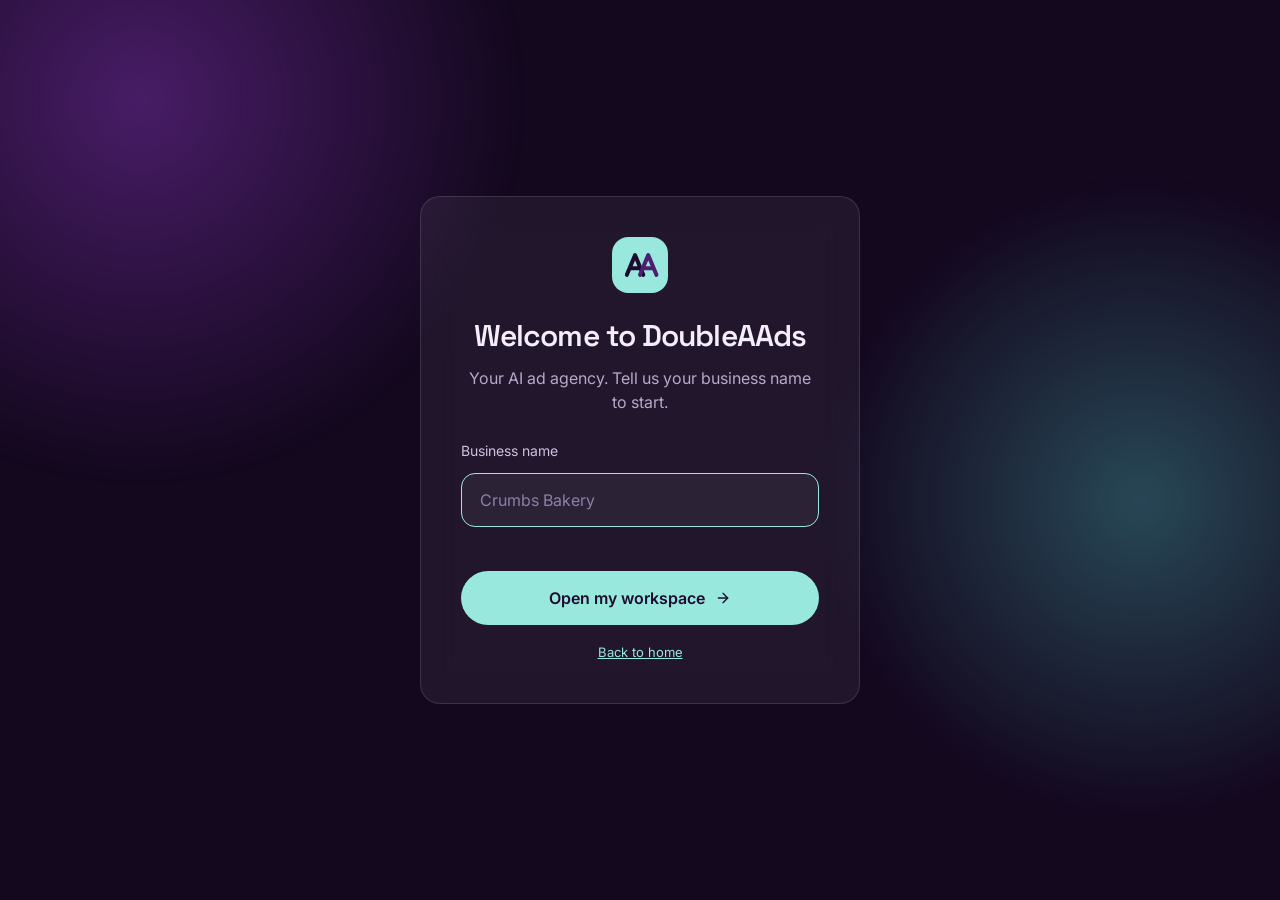
==== web/app.html @ f4ccdbb5 "Add DoubleAAds website: landing, agent workspace, metrics dashboard Static HTML/CSS/JS in web/ (no b" ====
<!doctype html>
<html lang="en">
<head>
<meta charset="utf-8">
<meta name="viewport" content="width=device-width, initial-scale=1">
<title>Workspace · DoubleAAds</title>
<link rel="icon" href="assets/logo.svg" type="image/svg+xml">
<link rel="preconnect" href="https://fonts.googleapis.com">
<link rel="preconnect" href="https://fonts.gstatic.com" crossorigin>
<link href="https://fonts.googleapis.com/css2?family=Inter:wght@400;500;600&family=Space+Grotesk:wght@500;600;700&display=swap" rel="stylesheet">
<link rel="stylesheet" href="assets/css/style.css">
<link rel="stylesheet" href="assets/css/app.css">
</head>
<body>
<div class="glow glow-plum" aria-hidden="true"></div>
<div class="glow glow-teal" aria-hidden="true"></div>

<!-- sign in -->
<div class="signin" id="signin" hidden>
  <div class="signin-card glass slide-in">
    <img src="assets/logo.svg" alt="" width="56" height="56" style="margin: 0 auto">
    <h1>Welcome to DoubleAAds</h1>
    <p class="muted" style="margin: 0">Your AI ad agency. Tell us your business name to start.</p>
    <form id="signinForm" novalidate>
      <label for="bizName">Business name</label>
      <input id="bizName" class="field" maxlength="60" placeholder="Crumbs Bakery" autocomplete="organization">
      <div class="error" id="signinErr" role="alert"></div>
      <button class="btn btn-main" type="submit" id="signinBtn">Open my workspace <svg class="icon icon-sm" aria-hidden="true"><use href="assets/icons.svg#i-arrow-right"></use></svg></button>
    </form>
    <p class="muted" style="font-size: 13px; margin: 18px 0 0"><a href="./">Back to home</a></p>
  </div>
</div>

<!-- workspace -->
<div class="shell" id="workspace" hidden>
  <nav class="side" aria-label="Workspace">
    <a href="./" class="side-btn" aria-label="DoubleAAds home"><img src="assets/logo.svg" alt="" width="40" height="40"></a>
    <div class="spacer" style="height: 18px"></div>
    <button class="side-btn on" id="newChatBtn" aria-label="New chat" title="New chat"><svg class="icon" aria-hidden="true"><use href="assets/icons.svg#i-plus"></use></svg></button>
    <a href="#panel" class="side-btn" aria-label="Campaigns" title="Campaigns"><svg class="icon" aria-hidden="true"><use href="assets/icons.svg#i-megaphone"></use></svg></a>
    <a href="dashboard.html" class="side-btn" aria-label="Metrics dashboard" title="Metrics"><svg class="icon" aria-hidden="true"><use href="assets/icons.svg#i-chart-column"></use></svg></a>
    <button class="side-btn" id="signOutBtn" aria-label="Sign out" title="Sign out"><svg class="icon" aria-hidden="true"><use href="assets/icons.svg#i-log-out"></use></svg></button>
    <div class="spacer" style="margin-top: auto"></div>
    <div class="avatar" id="avatar" aria-hidden="true">DA</div>
  </nav>

  <main class="main">
    <header class="main-head">
      <div><div class="biz" id="bizTitle">Your business</div><div class="muted" style="font-size: 13px" id="chatLabel">New campaign chat</div></div>
      <div class="agents-switch glass" aria-label="Active specialist">
        <span data-agent="strategist">Strategist</span><span data-agent="copywriter">Copywriter</span><span data-agent="analyst">Analyst</span>
      </div>
    </header>

    <div class="feed" id="feed" aria-live="polite"></div>

    <div class="composer">
      <div class="quick" id="quick">
        <button class="glass" data-prompt="Plan an Instagram campaign: $15/day for 7 days, goal is sales.">Plan a campaign</button>
        <button class="glass" data-prompt="Write 2 new ad variants for my latest campaign.">Write ads</button>
        <button class="glass" data-prompt="Make a creative for variant A, warm theme.">Make a banner</button>
        <button class="glass" data-prompt="Variant A: 4000 impressions, 160 clicks, 12 sales, $45 spent. Variant B: 4000 impressions, 90 clicks, 3 sales, $45 spent.">Share results</button>
        <button class="glass" data-prompt="What would $25/day for 10 days buy on TikTok?">Estimate a budget</button>
      </div>
      <form class="input-row glass" id="chatForm">
        <label for="msg" class="sr-only">Message DoubleAAds</label>
        <input id="msg" maxlength="4000" autocomplete="off" placeholder="Tell me what you sell and what you'd like to advertise…">
        <button class="send" type="submit" id="sendBtn" aria-label="Send"><svg class="icon" aria-hidden="true"><use href="assets/icons.svg#i-send"></use></svg></button>
      </form>
    </div>
  </main>

  <aside class="panel" id="panel" aria-label="Your campaigns">
    <div id="campaignArea"></div>
    <div class="panel-card glass">
      <div style="display: flex; justify-content: space-between; align-items: center; margin-bottom: 12px">
        <div style="display: flex; align-items: center; gap: 8px; font-size: 13px; color: var(--text-2)"><svg class="icon icon-sm" style="color: var(--mint)" aria-hidden="true"><use href="assets/icons.svg#i-brain"></use></svg>Remembered about you</div>
        <button class="link-btn" id="forgetBtn">Forget all</button>
      </div>
      <div class="facts" id="facts"><span class="muted" style="background: none; padding: 0">Nothing yet. Tell me about your brand.</span></div>
    </div>
  </aside>
</div>

<script src="assets/js/common.js"></script>
<script src="assets/js/app.js"></script>
</body>
</html>
---- web/assets/css/style.css ----
/* DoubleAAds design system: deep purple ground, teal/mint accents, warm amber for "needs attention". */
:root {
  --bg: #14081f;
  --bg-2: #1e0b2e;
  --plum: #4e1f6e;
  --indigo: #3e3e75;
  --teal: #45a9a9;
  --mint: #98e8de;
  --mint-soft: #c9f5ef;
  --amber: #ffb86b;
  --text: #f4eefb;
  --text-2: #cfc2e0;
  --text-3: #b8a8cc;
  --text-4: #8e7fa8;
  --glass: rgba(255, 255, 255, 0.06);
  --glass-line: rgba(255, 255, 255, 0.12);
  --radius: 20px;
  --font: "Inter", system-ui, -apple-system, "Segoe UI", sans-serif;
  --display: "Space Grotesk", var(--font);
  --ease: cubic-bezier(0.22, 1, 0.36, 1);
}

* { box-sizing: border-box; }
[hidden] { display: none !important; }
html { scroll-behavior: smooth; }
body { margin: 0; background: var(--bg); color: var(--text); font-family: var(--font); line-height: 1.5;
  -webkit-font-smoothing: antialiased; overflow-x: hidden; }
h1, h2, h3, .display { font-family: var(--display); letter-spacing: -0.03em; margin: 0; }
a { color: var(--mint); }
a:hover { color: var(--mint-soft); }
button, input { font: inherit; color: inherit; }
img { max-width: 100%; display: block; }
:focus-visible { outline: 2px solid var(--mint); outline-offset: 3px; border-radius: 8px; }
.sr-only { position: absolute; width: 1px; height: 1px; padding: 0; margin: -1px; overflow: hidden; clip: rect(0, 0, 0, 0); border: 0; }

.icon { width: 20px; height: 20px; flex: none; display: inline-block; vertical-align: middle; }
.icon-sm { width: 16px; height: 16px; }
.icon-lg { width: 28px; height: 28px; }

/* ── background glows (slowly drifting) ── */
.glow { position: fixed; border-radius: 50%; pointer-events: none; z-index: 0; filter: blur(10px);
  animation: drift 22s ease-in-out infinite alternate; }
.glow-plum { width: 760px; height: 760px; left: -240px; top: -280px;
  background: radial-gradient(circle, rgba(78, 31, 110, 0.9), rgba(78, 31, 110, 0) 70%); }
.glow-teal { width: 640px; height: 640px; right: -180px; top: 20vh;
  background: radial-gradient(circle, rgba(69, 169, 169, 0.4), rgba(69, 169, 169, 0) 70%); animation-delay: -8s; }
.glow-indigo { width: 600px; height: 600px; left: 30%; bottom: -260px;
  background: radial-gradient(circle, rgba(62, 62, 117, 0.75), rgba(62, 62, 117, 0) 70%); animation-delay: -14s; }
@keyframes drift { from { transform: translate(0, 0) scale(1); } to { transform: translate(60px, 40px) scale(1.08); } }

/* ── building blocks ── */
.glass { background: var(--glass); border: 1px solid var(--glass-line); border-radius: var(--radius);
  backdrop-filter: blur(18px); -webkit-backdrop-filter: blur(18px); }
.glass-hi { border-color: rgba(152, 232, 222, 0.45); background: rgba(69, 169, 169, 0.12); }
.glass-warn { border-color: rgba(255, 184, 107, 0.5); background: rgba(255, 184, 107, 0.08); }
.wrap { position: relative; z-index: 1; max-width: 1240px; margin: 0 auto; padding: 0 32px; }
.eyebrow { font-size: 13px; letter-spacing: 0.14em; color: var(--mint); font-weight: 600; text-transform: uppercase; }
.muted { color: var(--text-3); }
.pill { display: inline-flex; align-items: center; gap: 8px; padding: 8px 14px; border-radius: 999px; font-size: 13px; }
.dot { width: 8px; height: 8px; border-radius: 50%; background: var(--mint); flex: none; }
.dot-live { animation: pulse 2s ease-in-out infinite; }
@keyframes pulse { 0%, 100% { box-shadow: 0 0 0 0 rgba(152, 232, 222, 0.6); } 50% { box-shadow: 0 0 0 6px rgba(152, 232, 222, 0); } }

.btn { display: inline-flex; align-items: center; justify-content: center; gap: 10px; padding: 15px 24px;
  border-radius: 999px; font-weight: 600; font-size: 16px; text-decoration: none; border: 0; cursor: pointer;
  transition: transform 0.25s var(--ease), box-shadow 0.25s var(--ease), background 0.2s; }
.btn:hover { transform: translateY(-2px); }
.btn-main { background: var(--mint); color: var(--bg-2); }
.btn-main:hover { color: var(--bg-2); box-shadow: 0 10px 30px -8px rgba(152, 232, 222, 0.6); }
.btn-ghost { background: transparent; color: var(--text); border: 1px solid rgba(255, 255, 255, 0.22); font-weight: 500; }
.btn-ghost:hover { color: var(--text); background: rgba(255, 255, 255, 0.06); }
.btn-warn { background: var(--amber); color: #2a1200; }
.btn-warn:hover { color: #2a1200; box-shadow: 0 10px 30px -8px rgba(255, 184, 107, 0.6); }
.btn-sm { padding: 10px 16px; font-size: 14px; }
.btn[disabled] { opacity: 0.55; cursor: wait; transform: none; }

.logo { display: inline-flex; align-items: center; gap: 10px; color: var(--text); text-decoration: none; }
.logo:hover { color: var(--text); }
.logo-mark { width: 34px; height: 34px; flex: none; }
.logo-text { font-family: var(--display); font-size: 20px; font-weight: 700; letter-spacing: -0.02em; }

.badge { display: inline-block; padding: 4px 10px; border-radius: 999px; font-size: 12px; font-weight: 600; }
.badge-mint { background: var(--mint); color: var(--bg-2); }
.badge-amber { background: rgba(255, 184, 107, 0.18); color: var(--amber); }
.badge-soft { background: rgba(255, 255, 255, 0.1); color: var(--text-2); }

.field { width: 100%; padding: 14px 18px; border-radius: 14px; border: 1px solid var(--glass-line);
  background: rgba(255, 255, 255, 0.05); color: var(--text); outline: none; transition: border-color 0.2s; }
.field:focus { border-color: var(--mint); }
.field::placeholder { color: var(--text-4); }
.error { color: #ffb4b4; font-size: 14px; min-height: 20px; }

/* ── motion: reveal on scroll, float, shimmer, count-up ── */
.reveal { opacity: 0; transform: translateY(28px); transition: opacity 0.8s var(--ease), transform 0.8s var(--ease); }
.reveal.in { opacity: 1; transform: none; }
.reveal-d1 { transition-delay: 0.08s; } .reveal-d2 { transition-delay: 0.16s; } .reveal-d3 { transition-delay: 0.24s; }

.float { animation: float 6s ease-in-out infinite; }
.float-slow { animation: float 8s ease-in-out infinite; animation-delay: -3s; }
@keyframes float { 0%, 100% { translate: 0 0; } 50% { translate: 0 -14px; } }

.lift { transition: transform 0.35s var(--ease), border-color 0.35s, background 0.35s; }
.lift:hover { transform: translateY(-6px); border-color: rgba(152, 232, 222, 0.4); }

.shimmer { background: linear-gradient(90deg, var(--text-3) 0%, var(--mint) 50%, var(--text-3) 100%);
  background-size: 200% 100%; -webkit-background-clip: text; background-clip: text; color: transparent;
  animation: shimmer 1.6s linear infinite; }
@keyframes shimmer { from { background-position: 200% 0; } to { background-position: -200% 0; } }

.typing { display: inline-flex; gap: 4px; }
.typing span { width: 7px; height: 7px; border-radius: 50%; background: var(--mint); animation: bounce 1.2s infinite; }
.typing span:nth-child(2) { animation-delay: 0.15s; background: var(--teal); }
.typing span:nth-child(3) { animation-delay: 0.3s; background: var(--indigo); }
@keyframes bounce { 0%, 60%, 100% { transform: translateY(0); } 30% { transform: translateY(-6px); } }

.slide-in { animation: slideIn 0.5s var(--ease) both; }
@keyframes slideIn { from { opacity: 0; transform: translateY(12px); } to { opacity: 1; transform: none; } }

.grow-bar { transform-box: fill-box; transform-origin: bottom; animation: grow 0.9s var(--ease) both; }
@keyframes grow { from { transform: scaleY(0); } to { transform: scaleY(1); } }
.grow-x { transform-origin: left; animation: growX 1s var(--ease) both; }
@keyframes growX { from { transform: scaleX(0); } to { transform: scaleX(1); } }

@media (prefers-reduced-motion: reduce) {
  *, *::before, *::after { animation-duration: 0.01ms !important; animation-iteration-count: 1 !important;
    transition-duration: 0.01ms !important; scroll-behavior: auto !important; }
  .reveal { opacity: 1; transform: none; }
}
---- web/assets/css/app.css ----
body { min-height: 100vh; }
.shell { position: relative; z-index: 1; display: flex; flex-wrap: wrap; min-height: 100vh; }

/* sidebar */
.side { flex: 0 0 84px; padding: 22px 0; display: flex; flex-direction: column; align-items: center; gap: 10px;
  border-right: 1px solid rgba(255, 255, 255, 0.07); }
.side-btn { width: 46px; height: 46px; border-radius: 14px; display: flex; align-items: center; justify-content: center;
  color: var(--text-3); background: transparent; border: 0; cursor: pointer; text-decoration: none; transition: background 0.2s, color 0.2s; }
.side-btn:hover, .side-btn.on { background: rgba(152, 232, 222, 0.16); color: var(--mint); }
.avatar { width: 40px; height: 40px; border-radius: 50%; background: linear-gradient(135deg, var(--amber), #8a2a78);
  display: flex; align-items: center; justify-content: center; font-weight: 600; font-size: 14px; color: var(--bg-2); }

/* chat column */
.main { flex: 999 1 560px; min-width: 0; display: flex; flex-direction: column; padding: 22px 28px 24px; height: 100vh; }
.main-head { display: flex; justify-content: space-between; align-items: center; gap: 12px; flex-wrap: wrap; margin-bottom: 18px; }
.biz { font-family: var(--display); font-size: 22px; font-weight: 600; }
.agents-switch { display: flex; gap: 6px; padding: 6px; border-radius: 999px; }
.agents-switch span { padding: 7px 14px; border-radius: 999px; font-size: 13px; color: var(--text-3); transition: all 0.4s var(--ease); }
.agents-switch span.on { background: var(--mint); color: var(--bg-2); font-weight: 600; }

.feed { flex: 1; overflow-y: auto; display: flex; flex-direction: column; gap: 16px; padding-right: 8px; max-width: 800px; width: 100%; }
.feed::-webkit-scrollbar { width: 6px; } .feed::-webkit-scrollbar-thumb { background: rgba(255, 255, 255, 0.12); border-radius: 6px; }
.msg-user { align-self: flex-end; max-width: 78%; padding: 14px 18px; border-radius: 20px 20px 6px 20px;
  background: linear-gradient(135deg, var(--plum), var(--indigo)); font-size: 15px; line-height: 1.55; white-space: pre-wrap; overflow-wrap: anywhere; }
.msg-bot { display: flex; gap: 12px; align-items: flex-start; max-width: 680px; }
.bot-ic { flex: 0 0 34px; height: 34px; border-radius: 10px; background: rgba(152, 232, 222, 0.16); color: var(--mint);
  display: flex; align-items: center; justify-content: center; }
.bot-ic.copywriter { background: var(--mint); color: var(--bg-2); }
.bubble { padding: 14px 18px; border-radius: 6px 20px 20px 20px; font-size: 15px; line-height: 1.6; min-width: 0; overflow-wrap: anywhere; }
.bubble .who { font-size: 12px; color: var(--mint); font-weight: 600; margin-bottom: 4px; text-transform: capitalize; }
.bubble ul, .bubble ol { margin: 6px 0; padding-left: 20px; }
.bubble p { margin: 0 0 8px; } .bubble p:last-child { margin-bottom: 0; }
.bubble code { font-size: 13px; padding: 1px 6px; border-radius: 6px; background: rgba(255, 255, 255, 0.08); }
.bubble img.creative { width: 220px; border-radius: 14px; margin-top: 10px; border: 1px solid var(--glass-line); }
.bubble .err { color: #ffcaca; }
.tools { display: flex; flex-wrap: wrap; gap: 6px; margin-top: 10px; }
.tools span { font-size: 11px; padding: 3px 8px; border-radius: 999px; background: rgba(255, 255, 255, 0.07); color: var(--text-3); font-family: ui-monospace, monospace; }

.approve { margin-left: 46px; max-width: 560px; padding: 18px 20px; }
.approve-row { display: flex; gap: 12px; align-items: center; }
.approve-ic { flex: 0 0 40px; height: 40px; border-radius: 12px; background: rgba(255, 184, 107, 0.2); color: var(--amber);
  display: flex; align-items: center; justify-content: center; }
.approve-btns { display: flex; gap: 10px; margin-top: 14px; }
.approve-btns .btn { flex: 1; padding: 12px; font-size: 14px; border-radius: 12px; }

.thinking { display: flex; gap: 12px; align-items: center; margin-left: 46px; font-size: 13px; }

.composer { max-width: 800px; width: 100%; margin-top: 16px; }
.quick { display: flex; gap: 8px; flex-wrap: wrap; margin-bottom: 10px; }
.quick button { padding: 8px 14px; border-radius: 999px; font-size: 13px; color: var(--text-2); cursor: pointer; transition: all 0.2s; }
.quick button:hover { color: var(--mint); border-color: rgba(152, 232, 222, 0.4); }
.input-row { display: flex; align-items: center; gap: 12px; padding: 8px 8px 8px 20px; border-radius: 999px; transition: border-color 0.2s; }
.input-row:focus-within { border-color: rgba(152, 232, 222, 0.6); }
.input-row input { flex: 1; min-width: 0; background: transparent; border: 0; outline: none; font-size: 15px; padding: 8px 0; }
.input-row input::placeholder { color: var(--text-4); }
.send { width: 44px; height: 44px; border-radius: 50%; border: 0; background: var(--mint); color: var(--bg-2);
  display: flex; align-items: center; justify-content: center; cursor: pointer; transition: transform 0.2s var(--ease); }
.send:hover { transform: scale(1.08); } .send[disabled] { opacity: 0.5; cursor: wait; transform: none; }

/* right panel */
.panel { flex: 1 1 380px; max-width: 440px; padding: 22px 24px; border-left: 1px solid rgba(255, 255, 255, 0.07);
  display: flex; flex-direction: column; gap: 16px; height: 100vh; overflow-y: auto; }
.panel-card { padding: 18px; }
.panel h2 { font-size: 17px; font-weight: 600; }
.kpis { display: grid; grid-template-columns: repeat(3, minmax(0, 1fr)); gap: 10px; margin-top: 14px; }
.kpis .v { font-family: var(--display); font-size: 20px; font-weight: 600; }
.kpis .l { font-size: 12px; color: var(--text-3); }
.creatives { display: grid; grid-template-columns: repeat(2, minmax(0, 1fr)); gap: 12px; }
.creative-card { padding: 10px; }
.creative-card img { width: 100%; aspect-ratio: 1; border-radius: 14px; object-fit: cover; background: rgba(255, 255, 255, 0.04); }
.creative-meta { display: flex; justify-content: space-between; font-size: 12px; margin-top: 8px; gap: 6px; }
.camp-tabs { display: flex; gap: 6px; flex-wrap: wrap; }
.camp-tabs button { padding: 6px 12px; border-radius: 999px; font-size: 12px; cursor: pointer; color: var(--text-2); }
.camp-tabs button.on { background: var(--mint); color: var(--bg-2); border-color: var(--mint); }
.facts { display: flex; flex-wrap: wrap; gap: 8px; }
.facts span { padding: 7px 12px; border-radius: 999px; background: rgba(152, 232, 222, 0.12); font-size: 13px; }
.empty { text-align: center; padding: 28px 18px; color: var(--text-3); font-size: 14px; }
.empty .icon { width: 36px; height: 36px; color: var(--mint); margin-bottom: 10px; }
.link-btn { background: none; border: 0; color: var(--text-3); font-size: 12px; cursor: pointer; text-decoration: underline; padding: 0; }
.link-btn:hover { color: var(--mint); }

/* sign in */
.signin { position: relative; z-index: 1; min-height: 100vh; display: flex; align-items: center; justify-content: center; padding: 24px; }
.signin-card { width: 100%; max-width: 440px; padding: 40px; text-align: center; }
.signin-card h1 { font-size: 30px; font-weight: 600; margin: 20px 0 8px; }
.signin-card form { display: flex; flex-direction: column; gap: 12px; margin-top: 26px; text-align: left; }
.signin-card label { font-size: 14px; color: var(--text-2); }

@media (max-width: 980px) {
  .main, .panel { height: auto; }
  .main { min-height: 100vh; }
  .panel { max-width: none; border-left: 0; border-top: 1px solid rgba(255, 255, 255, 0.07); }
}
@media (max-width: 640px) {
  .side { flex: 1 1 100%; flex-direction: row; justify-content: space-between; padding: 12px 16px; border-right: 0;
    border-bottom: 1px solid rgba(255, 255, 255, 0.07); }
  .side .spacer { display: none; }
  .main { padding: 16px; }
  .agents-switch { display: none; }
  .approve, .thinking { margin-left: 0; }
  .msg-user { max-width: 92%; }
}
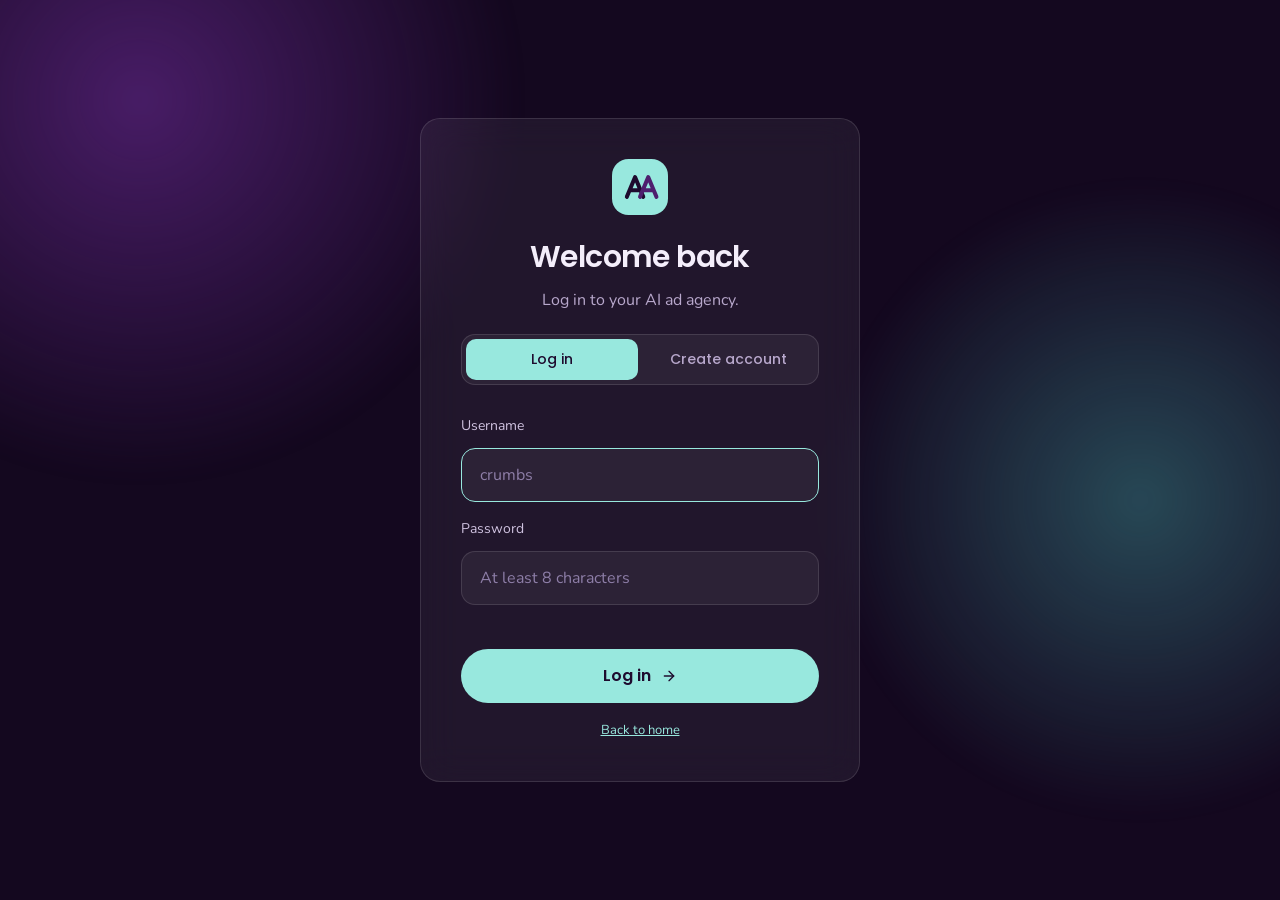
==== commit 2df47924: "Add accounts, fonts and composer polish; demo GIF and live benchmark Username/password signup and lo" ====
--- a/web/app.html
+++ b/web/app.html
@@ -7,7 +7,7 @@
 <link rel="icon" href="assets/logo.svg" type="image/svg+xml">
 <link rel="preconnect" href="https://fonts.googleapis.com">
 <link rel="preconnect" href="https://fonts.gstatic.com" crossorigin>
-<link href="https://fonts.googleapis.com/css2?family=Inter:wght@400;500;600&family=Space+Grotesk:wght@500;600;700&display=swap" rel="stylesheet">
+<link href="https://fonts.googleapis.com/css2?family=Nunito:wght@300;400;500;600;700;800&family=Poppins:wght@300;400;500;600;700&display=swap" rel="stylesheet">
 <link rel="stylesheet" href="assets/css/style.css">
 <link rel="stylesheet" href="assets/css/app.css">
 </head>
@@ -19,13 +19,23 @@
 <div class="signin" id="signin" hidden>
   <div class="signin-card glass slide-in">
     <img src="assets/logo.svg" alt="" width="56" height="56" style="margin: 0 auto">
-    <h1>Welcome to DoubleAAds</h1>
-    <p class="muted" style="margin: 0">Your AI ad agency. Tell us your business name to start.</p>
+    <h1 id="authTitle">Welcome back</h1>
+    <p class="muted" style="margin: 0" id="authSub">Log in to your AI ad agency.</p>
+    <div class="auth-tabs" role="tablist" aria-label="Log in or create an account">
+      <button type="button" role="tab" id="tabLogin" aria-selected="true">Log in</button>
+      <button type="button" role="tab" id="tabSignup" aria-selected="false">Create account</button>
+    </div>
     <form id="signinForm" novalidate>
-      <label for="bizName">Business name</label>
-      <input id="bizName" class="field" maxlength="60" placeholder="Crumbs Bakery" autocomplete="organization">
+      <div id="bizRow" hidden>
+        <label for="bizName">Business name</label>
+        <input id="bizName" class="field" maxlength="60" placeholder="Crumbs Bakery" autocomplete="organization">
+      </div>
+      <label for="username">Username</label>
+      <input id="username" class="field" maxlength="30" placeholder="crumbs" autocomplete="username" autocapitalize="none" spellcheck="false">
+      <label for="password">Password</label>
+      <input id="password" class="field" type="password" maxlength="128" autocomplete="current-password" placeholder="At least 8 characters">
       <div class="error" id="signinErr" role="alert"></div>
-      <button class="btn btn-main" type="submit" id="signinBtn">Open my workspace <svg class="icon icon-sm" aria-hidden="true"><use href="assets/icons.svg#i-arrow-right"></use></svg></button>
+      <button class="btn btn-main" type="submit" id="signinBtn"><span id="signinLabel">Log in</span> <svg class="icon icon-sm" aria-hidden="true"><use href="assets/icons.svg#i-arrow-right"></use></svg></button>
     </form>
     <p class="muted" style="font-size: 13px; margin: 18px 0 0"><a href="./">Back to home</a></p>
   </div>
@@ -64,7 +74,7 @@
       </div>
       <form class="input-row glass" id="chatForm">
         <label for="msg" class="sr-only">Message DoubleAAds</label>
-        <input id="msg" maxlength="4000" autocomplete="off" placeholder="Tell me what you sell and what you'd like to advertise…">
+        <textarea id="msg" rows="1" maxlength="4000" placeholder="Tell me what you sell and what you'd like to advertise…"></textarea>
         <button class="send" type="submit" id="sendBtn" aria-label="Send"><svg class="icon" aria-hidden="true"><use href="assets/icons.svg#i-send"></use></svg></button>
       </form>
     </div>
--- a/web/assets/css/style.css
+++ b/web/assets/css/style.css
@@ -15,8 +15,8 @@
   --glass: rgba(255, 255, 255, 0.06);
   --glass-line: rgba(255, 255, 255, 0.12);
   --radius: 20px;
-  --font: "Inter", system-ui, -apple-system, "Segoe UI", sans-serif;
-  --display: "Space Grotesk", var(--font);
+  --font: "Nunito", system-ui, -apple-system, "Segoe UI", sans-serif;
+  --display: "Poppins", var(--font);
   --ease: cubic-bezier(0.22, 1, 0.36, 1);
 }
 
@@ -25,7 +25,8 @@
 html { scroll-behavior: smooth; }
 body { margin: 0; background: var(--bg); color: var(--text); font-family: var(--font); line-height: 1.5;
   -webkit-font-smoothing: antialiased; overflow-x: hidden; }
-h1, h2, h3, .display { font-family: var(--display); letter-spacing: -0.03em; margin: 0; }
+h1, h2, h3, .display { font-family: var(--display); letter-spacing: -0.02em; margin: 0; }
+.btn, .badge, .pill, .eyebrow, .logo-text { font-family: var(--display); }
 a { color: var(--mint); }
 a:hover { color: var(--mint-soft); }
 button, input { font: inherit; color: inherit; }
--- a/web/assets/css/app.css
+++ b/web/assets/css/app.css
@@ -49,10 +49,16 @@
 .quick { display: flex; gap: 8px; flex-wrap: wrap; margin-bottom: 10px; }
 .quick button { padding: 8px 14px; border-radius: 999px; font-size: 13px; color: var(--text-2); cursor: pointer; transition: all 0.2s; }
 .quick button:hover { color: var(--mint); border-color: rgba(152, 232, 222, 0.4); }
-.input-row { display: flex; align-items: center; gap: 12px; padding: 8px 8px 8px 20px; border-radius: 999px; transition: border-color 0.2s; }
+/* chips and the message box share the same left edge and inner padding, so their text lines up */
+.quick { padding: 0; }
+.quick button { font-family: var(--display); }
+.input-row { display: flex; align-items: flex-end; gap: 12px; padding: 8px 8px 8px 16px; border-radius: 22px; transition: border-color 0.2s; }
 .input-row:focus-within { border-color: rgba(152, 232, 222, 0.6); }
-.input-row input { flex: 1; min-width: 0; background: transparent; border: 0; outline: none; font-size: 15px; padding: 8px 0; }
-.input-row input::placeholder { color: var(--text-4); }
+.input-row textarea { flex: 1; min-width: 0; background: transparent; border: 0; outline: none; font-size: 15px;
+  line-height: 24px; padding: 10px 0; margin: 0; resize: none; overflow-y: hidden; max-height: calc(5 * 24px + 4px);
+  font-family: var(--font); color: var(--text); }
+.input-row textarea::placeholder { color: var(--text-4); }
+.input-row textarea::-webkit-scrollbar { width: 6px; } .input-row textarea::-webkit-scrollbar-thumb { background: rgba(255, 255, 255, 0.15); border-radius: 6px; }
 .send { width: 44px; height: 44px; border-radius: 50%; border: 0; background: var(--mint); color: var(--bg-2);
   display: flex; align-items: center; justify-content: center; cursor: pointer; transition: transform 0.2s var(--ease); }
 .send:hover { transform: scale(1.08); } .send[disabled] { opacity: 0.5; cursor: wait; transform: none; }
@@ -73,7 +79,7 @@
 .camp-tabs button { padding: 6px 12px; border-radius: 999px; font-size: 12px; cursor: pointer; color: var(--text-2); }
 .camp-tabs button.on { background: var(--mint); color: var(--bg-2); border-color: var(--mint); }
 .facts { display: flex; flex-wrap: wrap; gap: 8px; }
-.facts span { padding: 7px 12px; border-radius: 999px; background: rgba(152, 232, 222, 0.12); font-size: 13px; }
+.facts span { padding: 8px 12px; border-radius: 12px; background: rgba(152, 232, 222, 0.12); font-size: 13px; line-height: 1.45; }
 .empty { text-align: center; padding: 28px 18px; color: var(--text-3); font-size: 14px; }
 .empty .icon { width: 36px; height: 36px; color: var(--mint); margin-bottom: 10px; }
 .link-btn { background: none; border: 0; color: var(--text-3); font-size: 12px; cursor: pointer; text-decoration: underline; padding: 0; }
@@ -84,7 +90,13 @@
 .signin-card { width: 100%; max-width: 440px; padding: 40px; text-align: center; }
 .signin-card h1 { font-size: 30px; font-weight: 600; margin: 20px 0 8px; }
 .signin-card form { display: flex; flex-direction: column; gap: 12px; margin-top: 26px; text-align: left; }
-.signin-card label { font-size: 14px; color: var(--text-2); }
+.signin-card label { font-size: 14px; color: var(--text-2); margin-top: 4px; }
+#bizRow { display: flex; flex-direction: column; gap: 12px; }
+.auth-tabs { display: grid; grid-template-columns: 1fr 1fr; gap: 4px; padding: 4px; margin-top: 22px; border-radius: 14px;
+  background: rgba(255, 255, 255, 0.05); border: 1px solid var(--glass-line); }
+.auth-tabs button { padding: 10px; border: 0; border-radius: 10px; background: transparent; color: var(--text-3); cursor: pointer;
+  font-family: var(--display); font-size: 14px; font-weight: 500; transition: background 0.25s, color 0.25s; }
+.auth-tabs button[aria-selected="true"] { background: var(--mint); color: var(--bg-2); }
 
 @media (max-width: 980px) {
   .main, .panel { height: auto; }
